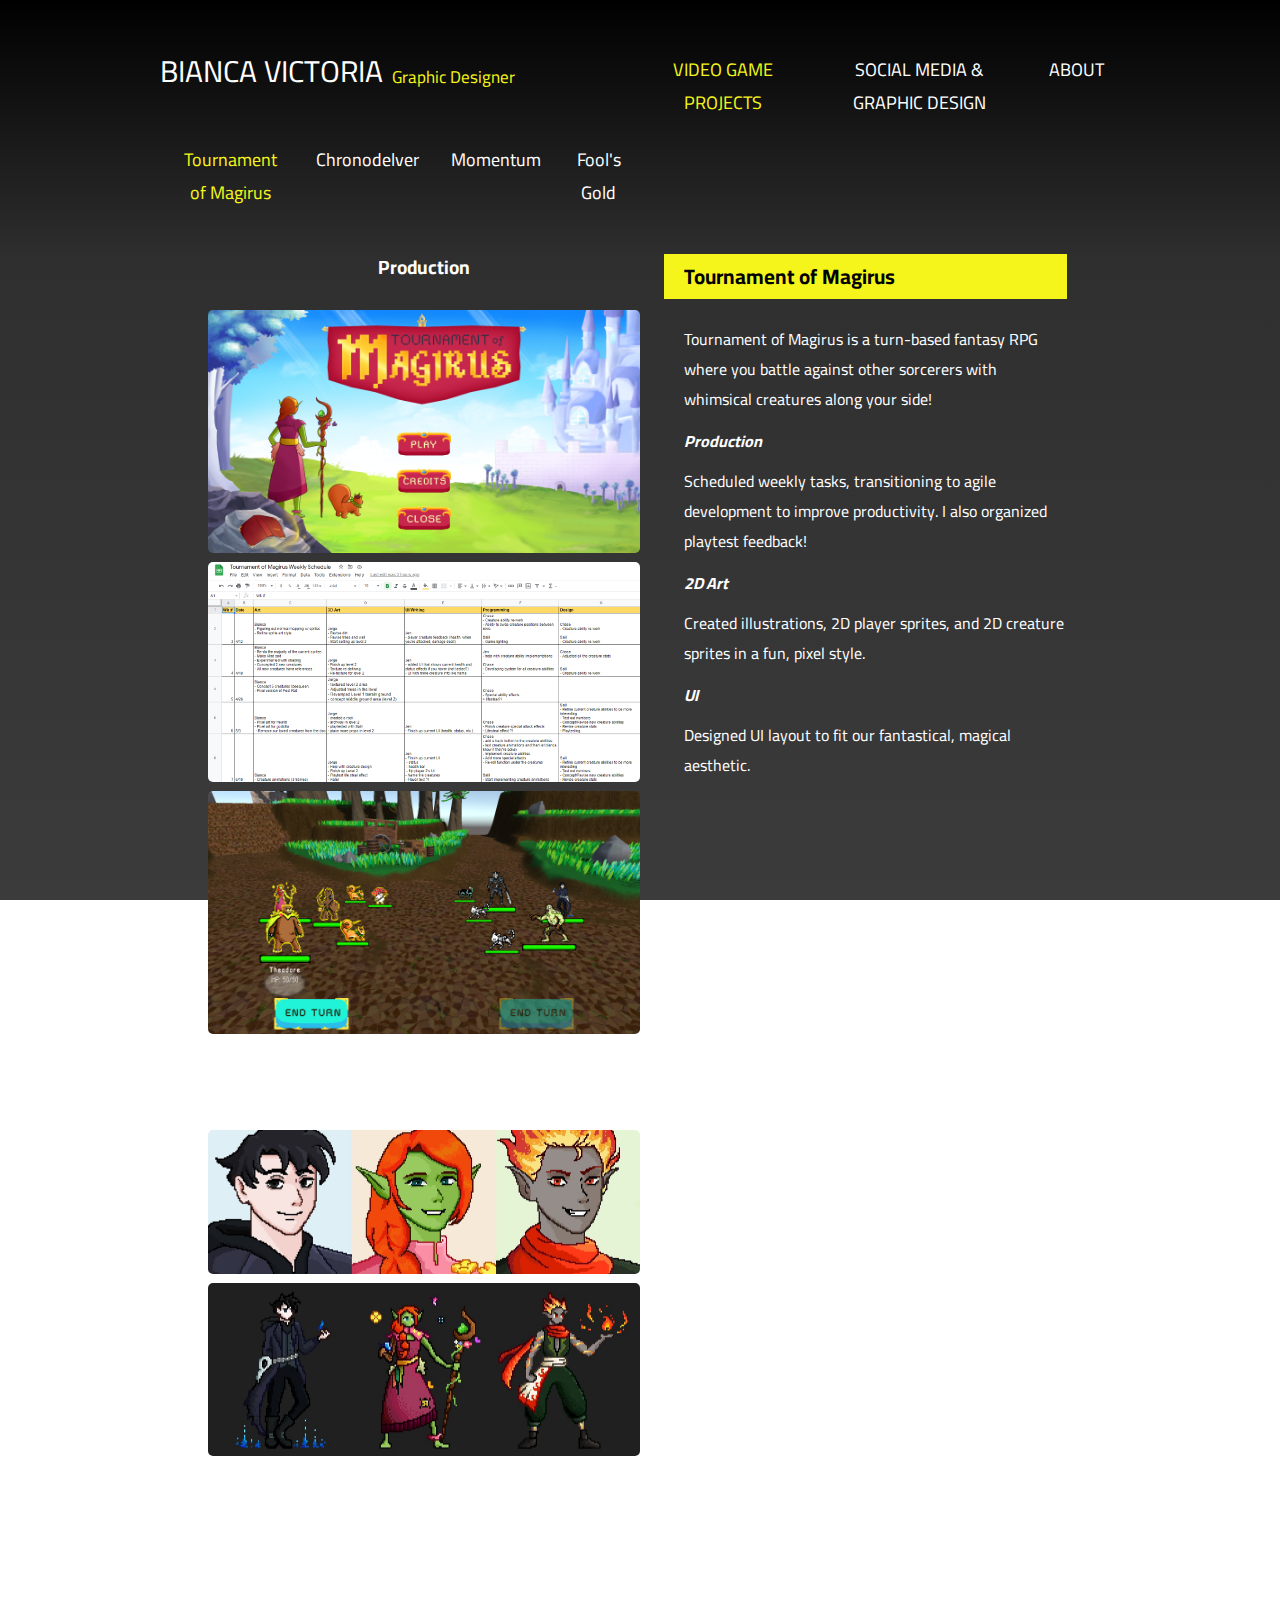
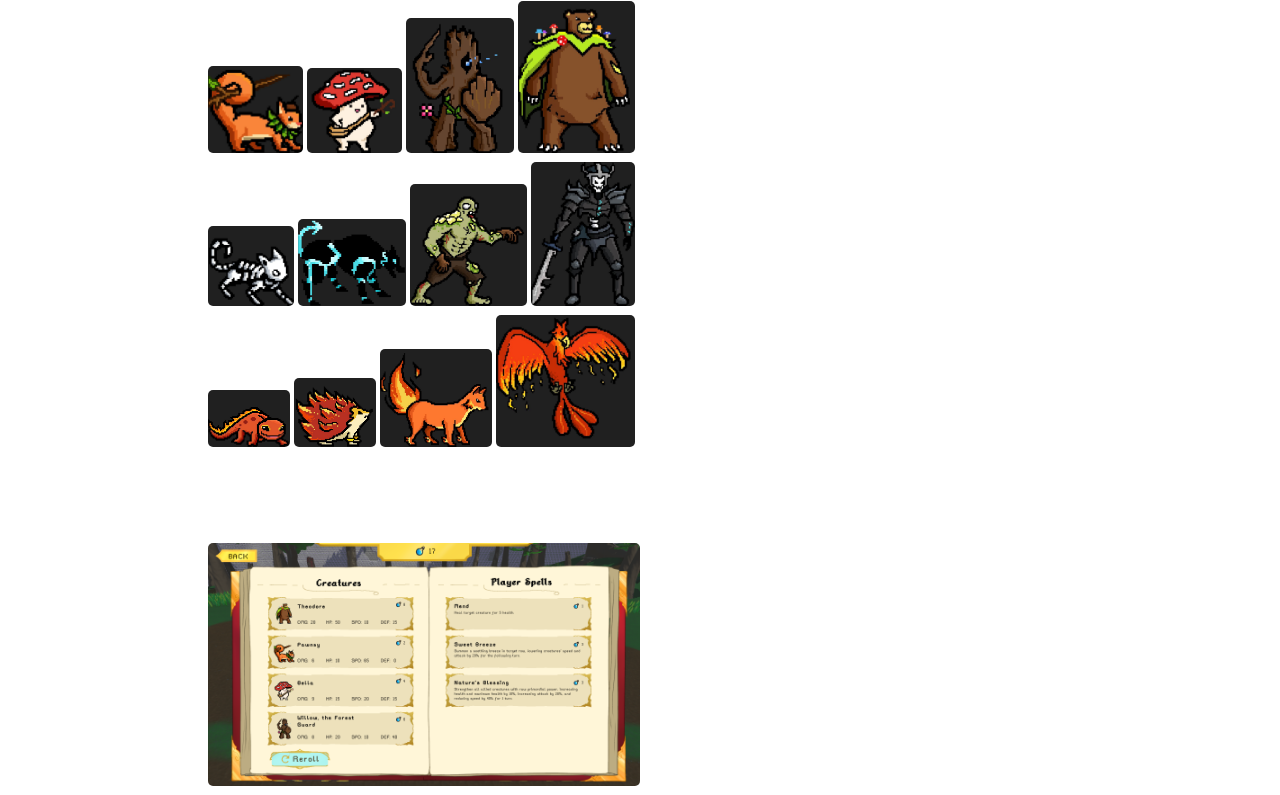
==== index.html @ d6f43d7f "Nu Website" ====
<!doctype html>
<html lang="en">

<!--
WRITTEN BY: Bianca Ysabelle Victoria
EMAIL: byvictor@uci.edu
-->

<head>
  <!-- RESPONSIVE DESIGN -->
  <meta name="viewport" content="width=device-width, initial-scale=1.0"/>
  <meta charset="utf-8">
  <meta name="author" content="Bianca Victoria">
  <meta name="description" content="Graphic design portfolio">
   <!-- you would link to an external stylesheet here! -->

  <!-- STYLESHEETS -->
  <!-- Font Styles -->
  <link href="css/style.css" rel="stylesheet" type="text/css"/>
  <!-- Position Style -->
  <link href="css/site-style.css" rel="stylesheet" type="text/css"/>
  <!-- Position Styles -->
  <link href="css/slider.css" rel="stylesheet" type="text/css"/>
  <!-- Navigation Bar Style -->
  <link href="css/navStyle.css" rel="stylesheet" type="text/css"/>
  <!-- 2nd Navigation Bar Style -->
  <link href="css/midnavStyle.css" rel="stylesheet" type="text/css"/>
  <!-- About Style -->
  <!-- <link href="css/about.css" rel="stylesheet" type="text/css"/>    -->
  <!-- image style -->
  <link href="css/imagestyle.css" rel="stylesheet" type="text/css"/>


  <!-- FONTS -->
  <link href="https://fonts.googleapis.com/css?family=Mukta" rel ="stylesheet">
  <link href="https://fonts.googleapis.com/css?family=Montserrat" rel ="stylesheet">
  <link href="https://fonts.googleapis.com/css?family=Cairo" rel ="stylesheet">

   <!-- you would also link to Bootstrap here! -->
  <title>Bianca Victoria Portfolio</title>
  <script src="jquery.min.js"></script>
  <script type="text/javascript" src="js/tom.js"></script>
  <script type="text/javascript" src="js/sticky.js"></script>
  <style>

    
  </style>
</head>
<body>

  <!-- Fixes bg problem, but now blocks other components-->
  

  <div style="width: 100%;">
    <div style="width: 50%; height: 100px; float: left; "> 
        <h1> BIANCA VICTORIA </h1>
        <h2>Graphic Designer</h2>
    </div>
    <div style="margin-left: 50%; height: 100px; padding: 0px 0px 0px"> 
        <div class="topnav">
          <a class="active" href="index.html">VIDEO GAME PROJECTS</a>
          <a href="VideoGameDevelopmentClub.html">SOCIAL MEDIA & GRAPHIC DESIGN</a>
          <a href="about.html">ABOUT</a>
        </div>
    </div>
  </div>

  <div style="height: 100px; padding: 0px 0px 0px"> 
    <div id="navbar">
      <div class="midnav">
        <a class="active" href="index.html">Tournament of Magirus</a>
        <a href="ChronodelverGame.html">Chronodelver</a>
        <a href="Momentum.html">Momentum</a>
        <a href="FoolsGold.html">Fool's Gold</a>
      </div>
    </div>
</div>

<div style="width: 100%;">
  <div style="width: 45%; height: 100px; margin-left: 5%;">
    <h4>
      Production
    </h4>
    <img src="tomImages/MainBackground.png" alt="" id="mainTom" class="image">

        <!-- The Modal -->
    <div id="myModal" class="modal">
      <span class="close">&times;</span>
      <img class="modal-content" id="img01">
      <div id="caption"></div>
    </div>


    <img src="tomImages/productionSchedule.png" alt="" id="prodTom" class="image">
    <img src="tomImages/ingameScreen.png" alt="" id="gameTom" class="image">
    <h4>
      2D Art
    </h4>
    <img src="tomImages/CharacterIcons.JPG" alt="" id="iconTom" class="image">
    <img src="tomImages/CharacterSprites.JPG" alt="" id="spriteTom" class="image">
    <h5>
      Three classes of our characters are druid, necromancer, and fire mage.
    </h5>
    <img src="tomImages/a.JPG" alt="" id="a" >
    <img src="tomImages/b.JPG" alt="" id="b" >
    <img src="tomImages/c.JPG" alt="" id="c" >
    <img src="tomImages/d.JPG" alt="" id="d" >
    <img src="tomImages/e.JPG" alt="" id="e" >
    <img src="tomImages/f.JPG" alt="" id="f" >
    <img src="tomImages/g.JPG" alt="" id="g" >
    <img src="tomImages/h.JPG" alt="" id="h" >
    <img src="tomImages/i.JPG" alt="" id="i" >
    <img src="tomImages/j.JPG" alt="" id="j" >
    <img src="tomImages/k.JPG" alt="" id="k" >
    <img src="tomImages/l.JPG" alt="" id="l" >
    <h4>
      UI
    </h4>
    <img src="tomImages/spellbookUI.png" alt="" id="spellTom" class="image">
  </div>
  <div style="margin-left: 52%; margin-right: 5%; height: 100px; padding: 5px"> 
      <div class="textHead">
        Tournament of Magirus
      </div>
      <div class="text">
        <br>
        Tournament of Magirus is a turn-based fantasy RPG where you battle against other sorcerers with whimsical creatures along your side!
      </div>
      <div class="textSubHead">
        Production
      </div>
      <div class="text">
        Scheduled weekly tasks, transitioning to agile development to improve productivity. I also organized playtest feedback!
      </div>
      <div class="textSubHead">
        2D Art
      </div>
      <div class="text">
        Created illustrations, 2D player sprites, and 2D creature sprites in a fun, pixel style.
      </div>
      <div class="textSubHead">
        UI
      </div>
      <div class="text">
        Designed UI layout to fit our fantastical, magical aesthetic.
        <br>
        <br>
      </div>

  </div>
</div>

<script>
  window.onscroll = function() {myFunction()};
  
  var navbar = document.getElementById("navbar");
  var sticky = navbar.offsetTop;
  
  function myFunction() {
    if (window.pageYOffset >= sticky) {
      navbar.classList.add("sticky")
    } else {
      navbar.classList.remove("sticky");
    }
  }
  </script>

</body>
</html>
---- css/style.css ----
html{
    font-family: 'Cairo', sans-serif;
}

/*p{
    color: #464646;
    font-family: 'Mukta', sans-serif;
    font-size: 18px;
}*/


/*body{
    background-color: #f6f9fc;
    color: #015272;;
}*/


h1{
    color: #ffffff;
    text-align: center;
    font-family: 'Cairo', sans-serif;
    /*font-weight: bold;*/
    font-size: 30px;
    font-weight: normal;
    /*font-style: oblique;*/
    /*font-style: oblique;*/
    
    /*background-color: rgb(173, 222, 255);*/
}


h2{
    color: #f5f51b;
    text-align: left;
    font-family: 'Cairo', sans-serif;
    font-weight: normal;
    font-size: 17px;
    padding: 24px 10px 0px;
}

h4{
    color: #0a0a0a;
    font-family: 'Cairo', sans-serif;
    font-size: 1.2em;
}

h5{
    font-family: 'Cairo', sans-serif;
    font-size: 1.2em;
}


/*Information Works Boxes*/

.info_box {
    background-color: rgb(255, 183, 219);
    overflow: hidden;
    margin-bottom: 7em;
    margin-left: auto;
    margin-right: auto;
    padding: 0.2em 4em 2.8em;
}



//the best games aren't created by a team,
//but games are best created by a team
---- css/site-style.css ----
/* BODY POSITION */
body{
    width: 75%;      
    margin-left: auto;
    margin-right: auto;
    padding: 15px;
}


/* TEXT POSITION */
h1{
    /*margin: 0px 0px 50px;
    padding: 0.7em;*/
    float: left;
    padding-right: 8.5px;
}

/* Text alongside images */

.textHead{
    color: #000000;
    font-family: 'Cairo', sans-serif;
    font-size: 1.3em;
    text-align: left;
    background: #f5f51b;
    margin: -100px 0px -5px 0px;
    padding: 3px;
    padding-left: 20px;
    font-weight: bold;
    
}

.textSubHead{
    color: #ffffff;
    font-family: 'Cairo', sans-serif;
    font-size: 1em;
    text-align: left;
    /* background: rgb(0, 0, 0); */
    padding-top: 30px;
    padding-bottom: 10px;
    padding-right: 10px;
    padding-left: 20px;
   
    font-weight: bold;
    font-style: italic;
}

.text {
    display: flex;
    /*float: right;*/
    /*background-color: #f6f9fc;*/
    overflow: hidden;
    color: #ffffff;
    font-size: 1em;
    font-family: 'Cairo', sans-serif;
    /* background-color: rgb(0, 0, 0); */
    text-align: left;
    margin: 0px 0px -20px 0px;
    padding-left: 20px;
    padding-bottom: 2px;
}

h4{
    color: white;
    text-align: center;
    padding: 0px;
    font-weight: bold;
}

h5{
    color: white;
    text-align: center;
    padding: 0px;
    font-weight: normal;
}


body {
    /* background: linear-gradient(358deg, #2f2f2f, #000000); */
    background: rgb(0,0,0);
    background: linear-gradient(180deg, rgba(0,0,0,1) 0%, rgba(47,47,47,1) 29%, rgba(59,59,59,1) 100%) fixed;
}
---- css/slider.css ----
/*the slider dimension*/
.hi-slide{
    position: relative;
    /*width: 754px;
    height: 292px;*/
    width: 754px;
    height: 292px;
    border-radius: 50px;
    margin: 1% auto 0;
}

/*slider button*/
.hi-slide .hi-next,
.hi-slide .hi-prev{
    position: absolute;
    top: 90%;
    width: 40px;
    height: 40px;
    margin-top: -20px;
    border-radius: 50px;
    line-height: 40px;
    text-align: center;
    cursor: pointer;
    background-color: white;
    color: black;
    transition: all 0.7s;
    font-size: 20px;
    font-weight: bold;
}

/*????*/
.hi-slide .hi-next:hover,
.hi-slide .hi-prev:hover{
    opacity: 1;
    background-color: #f5f51b;
}

/*location of left slider*/
.hi-slide .hi-prev{ 
    left: -15em;
}

.hi-slide .hi-prev::before{
    content: '<';
}

/*location of right slider*/
.hi-slide .hi-next{
    right: -15em;
}

.hi-slide .hi-next::before{
    content: '>';
}

.hi-slide > ul{
    list-style: none;
    position: relative;
    width: 754px;
    height: 292px;
    margin: 0;
    padding: 0;
}

/*border of each picture*/
.hi-slide > ul > li{
    overflow: hidden;
    position: absolute;
    z-index: 0;
    left: 377px;
    top: 147px;
    width: 0px;
    height: 0px;
    margin: 0;
    padding: 0;
    border: 1px solid rgb(255, 255, 255);
    cursor: pointer;
    background-color: #333;
}

/*percent of how much you can see of the image*/
.hi-slide > ul > li > img{
    width: 100%;
    height: 100%;
    background-position: center;

}
---- css/navStyle.css ----
/* NAV BAR POSITION */
.topnav {
    display: flex;
    /*justify-content: center;*/
    float: right;
    /*background-color: #f6f9fc;*/
    overflow: hidden;
}

/* TEXT */
.topnav a {
    float: left;
    color: #ffffff;
    text-align: center;
    padding: 10px 16px;
    text-decoration: none;
    font-family: 'Cairo', sans-serif;
    font-size: 18px;
    font-weight: normal;
    margin: 20px 0px 0px 0px;
}

/* HOVERED BY MOUSE */
.topnav a:hover {
    background-color: rgb(163, 163, 163); /*background hover*/
    color: rgb(255, 255, 255);           /*font color hover*/
}

/* TAB COLOR WHEN ON THAT PAGE */
.topnav a.active{
    /*background-color: #f5f51b;*/
    color: #f5f51b;
    font-weight: normal;
}
---- css/midnavStyle.css ----
/* NAV BAR POSITION */
.midnav {
    display: flex;
    justify-content: center;
    /* float: center; */
    /*background-color: #f6f9fc;*/
    overflow: hidden;
    padding-bottom: 10px;
}

/* TEXT */
.midnav a {
    float: center;
    color: #ffffff;
    text-align: center;
    padding: 0px 16px;
    text-decoration: none;
    font-family: 'Cairo', sans-serif;
    font-size: 18px;
    font-weight: normal;
    margin: 20px 0px 0px 0px;
}

/* HOVERED BY MOUSE */
.midnav a:hover {
    background-color: rgb(163, 163, 163); /*background hover*/
    color: rgb(255, 255, 255);           /*font color hover*/
}

/* TAB COLOR WHEN ON THAT PAGE */
.midnav a.active{
    /*background-color: #f5f51b;*/
    color: #f5f51b;
    font-weight: normal;
}

/* Style the navbar */
#navbar {
  overflow: hidden;
}

/* Navbar links */
#navbar a {
  float: left;
  display: block;
  text-align: center;
  text-decoration: none;
}

/* Page content */
.content {
  padding: 16px;
}

/* The sticky class is added to the navbar with JS when it reaches its scroll position */
.sticky {
  position: fixed;
  top: 0;
  width: 75%;
  justify-content: center;
  background-color: rgba(0,0,0,1);
  
}

/* Add some top padding to the page content to prevent sudden quick movement (as the navigation bar gets a new position at the top of the page (position:fixed and top:0) */
.sticky + .content {
  padding-top: 10px;
  
}
---- css/about.css ----
h3{
    color: #000000;
    font-family: 'Cairo', sans-serif;
    font-size: 3em;
    text-align: left;
    background: yellow;
    margin: -100px 0px -20px 0px;
    padding: 10px;
    padding-left: 20px;
    
}


/* BIO TEXT */
/* text PROPERTIES */
.text {
    display: flex;
    /*float: right;*/
    /*background-color: #f6f9fc;*/
    overflow: hidden;
    color: #ffffff;
    font-size: 1.3em;
    font-family: 'Cairo', sans-serif;
    background-color: rgb(0, 0, 0);
    text-align: left;
    margin: 0px 0px -20px 0px;
    padding: 20px;
}

/* text POSITION in image-style */
.text a {
    /*color: #d5dfff;*/
    
    text-decoration: none;
    font-family: 'Mukta', sans-serif;
    
}

/* UNDER TEXT */
/* BIO TEXT */
/* text PROPERTIES */
.text2 {
    display: flex;
    /*float: right;*/
    /*background-color: #f6f9fc;*/
    overflow: hidden;
    color: #ffffff;
    font-size: 1.15em;
    font-family: 'Cairo', sans-serif;
    text-align: left;
    margin: 0px 0px -5px 0px;
    padding: 10px;
}

/* text POSITION in image-style */
.text2 a {
    /*color: #d5dfff;*/
    
    text-decoration: none;
    font-family: 'Mukta', sans-serif;
    
}

/* Other Websites */
/* text PROPERTIES */
.text3 {
    display: flex;
    /*float: right;*/
    /*background-color: #f6f9fc;*/
    overflow: hidden;
    color: #000000;
    font-size: 1.15em;
    font-family: 'Cairo', sans-serif;
    text-align: left;
    background-color: rgb(36, 216, 240);
    font-weight: bold;
}

/* text POSITION in image-style */
.text3 a {
    /*color: #d5dfff;*/
    
    text-decoration: none;
    font-family: 'Mukta', sans-serif;
    
}

.text4 {
    display: flex;
    /*float: right;*/
    /*background-color: #f6f9fc;*/
    overflow: hidden;
    color: #000000;
    font-size: 1.15em;
    font-family: 'Cairo', sans-serif;
    text-align: left;
    background-color: rgb(240, 60, 135);
    font-weight: bold;
}

/* text POSITION in image-style */
.text4 a {
    /*color: #d5dfff;*/
    
    text-decoration: none;
    font-family: 'Mukta', sans-serif;
    
}

/* text POSITION in image-style */
.text5 {
    /*color: #d5dfff;*/
    
    text-decoration: none;
    font-family: 'Mukta', sans-serif;
    color: #052c2c;
    background-color: white;
    padding-left: 10px;
    
}

.text5:hover {opacity: 0.7;}

/*IMAGES*/

#me {
    border-radius: 5px;
    cursor: pointer;
    transition: 0.3s;
    width: 50%;
    
}

#mail {
    border-radius: 5px;
    cursor: pointer;
    transition: 0.3s;
    width: 8%;
    margin-top: 111px;
    margin-left: 102px;
    padding-top: 0px;
    
}

#link {
    border-radius: 5px;
    cursor: pointer;
    transition: 0.3s;
    width: 6%;
    margin-left: 18px;
    margin-top: -70px;
    
    
}



/* CLASS THAT CENTERS PICTURES */
---- css/imagestyle.css ----
.image{
    width: 100%;
}

/* TOM IMAGES BIGGER */

#a {
    border-radius: 5px;
    cursor: pointer;
    transition: 0.3s;
    width: 22%;
}

#a:hover {opacity: 0.7;}

#b {
    border-radius: 5px;
    cursor: pointer;
    transition: 0.3s;
    width: 22%;
}

#c {
    border-radius: 5px;
    cursor: pointer;
    transition: 0.3s;
    width: 25%;
}

#d {
    border-radius: 5px;
    cursor: pointer;
    transition: 0.3s;
    width: 27%;
}

#e {
    border-radius: 5px;
    cursor: pointer;
    transition: 0.3s;
    width: 20%;
}

#f {
    border-radius: 5px;
    cursor: pointer;
    transition: 0.3s;
    width: 25%;
}

#g {
    border-radius: 5px;
    cursor: pointer;
    transition: 0.3s;
    width: 27%;
}

#h {
    border-radius: 5px;
    cursor: pointer;
    transition: 0.3s;
    width: 24%;
}

#i {
    border-radius: 5px;
    cursor: pointer;
    transition: 0.3s;
    width: 19%;
}

#j {
    border-radius: 5px;
    cursor: pointer;
    transition: 0.3s;
    width: 19%;
}

#k {
    border-radius: 5px;
    cursor: pointer;
    transition: 0.3s;
    width: 26%;
}

#l {
    border-radius: 5px;
    cursor: pointer;
    transition: 0.3s;
    width: 32%;
}

#CharacterIcons {
    border-radius: 5px;
    cursor: pointer;
    transition: 0.3s;
    width: 100%;
}

#CharacterSprites {
    border-radius: 5px;
    cursor: pointer;
    transition: 0.3s;
    width: 100%;
}

#mainTom {
    border-radius: 5px;
    cursor: pointer;
    transition: 0.3s;
    width: 100%
  }

#mainTom:hover {opacity: 0.7;}

#prodTom {
    border-radius: 5px;
    cursor: pointer;
    transition: 0.3s;
  }

#prodTom:hover {opacity: 0.7;}

#gameTom {
    border-radius: 5px;
    cursor: pointer;
    transition: 0.3s;
  }

#gameTom:hover {opacity: 0.7;}

#iconTom {
    border-radius: 5px;
    cursor: pointer;
    transition: 0.3s;
  }

#iconTom:hover {opacity: 0.7;}

#spriteTom {
    border-radius: 5px;
    cursor: pointer;
    transition: 0.3s;
  }

#spriteTom:hover {opacity: 0.7;}

#spellTom {
    border-radius: 5px;
    cursor: pointer;
    transition: 0.3s;
  }

#spellTom:hover {opacity: 0.7;}

/* MomentumImages */
#mom1 {
    border-radius: 5px;
    cursor: pointer;
    transition: 0.3s;
  }

#mom1:hover {opacity: 0.7;}

#mom2 {
    border-radius: 5px;
    cursor: pointer;
    transition: 0.3s;
  }

#mom2:hover {opacity: 0.7;}

#mom3 {
    border-radius: 5px;
    cursor: pointer;
    transition: 0.3s;
  }

#mom3:hover {opacity: 0.7;}

#mom4 {
    border-radius: 5px;
    cursor: pointer;
    transition: 0.3s;
  }

#mom4:hover {opacity: 0.7;}

#mom5 {
    border-radius: 5px;
    cursor: pointer;
    transition: 0.3s;
  }

#mom5:hover {opacity: 0.7;}

#mom6 {
    border-radius: 5px;
    cursor: pointer;
    transition: 0.3s;
  }

#mom6:hover {opacity: 0.7;}

/* ChronodelverImages */
#chron1 {
    border-radius: 5px;
    cursor: pointer;
    transition: 0.3s;
  }

#chron1:hover {opacity: 0.7;}

#chron2 {
    border-radius: 5px;
    cursor: pointer;
    transition: 0.3s;
  }

#chron2:hover {opacity: 0.7;}

#chron3 {
    border-radius: 5px;
    cursor: pointer;
    transition: 0.3s;
  }

#chron3:hover {opacity: 0.7;}

#chron4 {
    border-radius: 5px;
    cursor: pointer;
    transition: 0.3s;
  }

#chron4:hover {opacity: 0.7;}

#chron5 {
    border-radius: 5px;
    cursor: pointer;
    transition: 0.3s;
  }

#mom5:hover {opacity: 0.7;}

#chron6 {
    border-radius: 5px;
    cursor: pointer;
    transition: 0.3s;
  }

#chron6:hover {opacity: 0.7;}

/* FoolsGoldImages */
#fool1 {
    border-radius: 5px;
    cursor: pointer;
    transition: 0.3s;
  }

#fool1:hover {opacity: 0.7;}

#fool2 {
    border-radius: 5px;
    cursor: pointer;
    transition: 0.3s;
  }

#fool2:hover {opacity: 0.7;}

#fool3 {
    border-radius: 5px;
    cursor: pointer;
    transition: 0.3s;
  }

#fool3:hover {opacity: 0.7;}

#fool4 {
    border-radius: 5px;
    cursor: pointer;
    transition: 0.3s;
  }

#fool4:hover {opacity: 0.7;}

#fool5 {
    border-radius: 5px;
    cursor: pointer;
    transition: 0.3s;
  }

#fool5:hover {opacity: 0.7;}

/* VGDCImages */
#vgdc1 {
    border-radius: 5px;
    cursor: pointer;
    transition: 0.3s;
  }

#vgdc1:hover {opacity: 0.7;}

#vgdc2 {
    border-radius: 5px;
    cursor: pointer;
    transition: 0.3s;
  }

#vgdc2:hover {opacity: 0.7;}

#vgdc3 {
    border-radius: 5px;
    cursor: pointer;
    transition: 0.3s;
  }

#vgdc3:hover {opacity: 0.7;}

#vgdc4 {
    border-radius: 5px;
    cursor: pointer;
    transition: 0.3s;
  }

#vgdc4:hover {opacity: 0.7;}

#vgdc5 {
    border-radius: 5px;
    cursor: pointer;
    transition: 0.3s;
  }

#vgdc5:hover {opacity: 0.7;}

#vgdc6 {
    border-radius: 5px;
    cursor: pointer;
    transition: 0.3s;
  }

#vgdc6:hover {opacity: 0.7;}

/* ICSSCImages */
#icssc1 {
    border-radius: 5px;
    cursor: pointer;
    transition: 0.3s;
  }

#icssc1:hover {opacity: 0.7;}

#icssc2 {
    border-radius: 5px;
    cursor: pointer;
    transition: 0.3s;
  }

#icssc2:hover {opacity: 0.7;}

#icssc3 {
    border-radius: 5px;
    cursor: pointer;
    transition: 0.3s;
  }

#icssc3:hover {opacity: 0.7;}

#icssc4 {
    border-radius: 5px;
    cursor: pointer;
    transition: 0.3s;
  }

#icssc4:hover {opacity: 0.7;}

#icssc5 {
    border-radius: 5px;
    cursor: pointer;
    transition: 0.3s;
  }

#icssc5:hover {opacity: 0.7;}

#icssc6 {
    border-radius: 5px;
    cursor: pointer;
    transition: 0.3s;
  }

#icssc6:hover {opacity: 0.7;}

#icssc7 {
    border-radius: 5px;
    cursor: pointer;
    transition: 0.3s;
  }

#icssc7:hover {opacity: 0.7;}

#icssc8 {
    border-radius: 5px;
    cursor: pointer;
    transition: 0.3s;
  }

#icssc8:hover {opacity: 0.7;}

/* The Modal (background) */
.modal {
    display: none; /* Hidden by default */
    position: fixed; /* Stay in place */
    z-index: 1; /* Sit on top */
    padding-top: 100px; /* Location of the box */
    left: 0;
    top: 0;
    width: 100%; /* Full width */
    height: 100%; /* Full height */
    overflow: auto; /* Enable scroll if needed */
    background-color: rgb(0,0,0); /* Fallback color */
    background-color: rgba(0,0,0,0.9); /* Black w/ opacity */
}

/* Modal Content (image) */
.modal-content {
    margin: auto;
    display: block;
    width: 80%;
    /*max-width: 700px;*/
}

/* Caption of Modal Image */
#caption {
    margin: auto;
    display: block;
    width: 80%;
    max-width: 700px;
    text-align: center;
    color: #ccc;
    padding: 10px 0;
    height: 150px;
}

/* Add Animation */
.modal-content, #caption {  
    -webkit-animation-name: zoom;
    -webkit-animation-duration: 0.6s;
    animation-name: zoom;
    animation-duration: 0.6s;
}

@-webkit-keyframes zoom {
    from {-webkit-transform:scale(0)} 
    to {-webkit-transform:scale(1)}
}

@keyframes zoom {
    from {transform:scale(0)} 
    to {transform:scale(1)}
}

/* The Close Button */
.close {
    position: absolute;
    top: 15px;
    right: 35px;
    color: #f1f1f1;
    font-size: 40px;
    font-weight: bold;
    transition: 0.3s;
}

.close:hover,
.close:focus {
    color: #bbb;
    text-decoration: none;
    cursor: pointer;
}

/* 100% Image Width on Smaller Screens */
@media only screen and (max-width: 700px){
.modal-content {
    width: 100%;
}
}
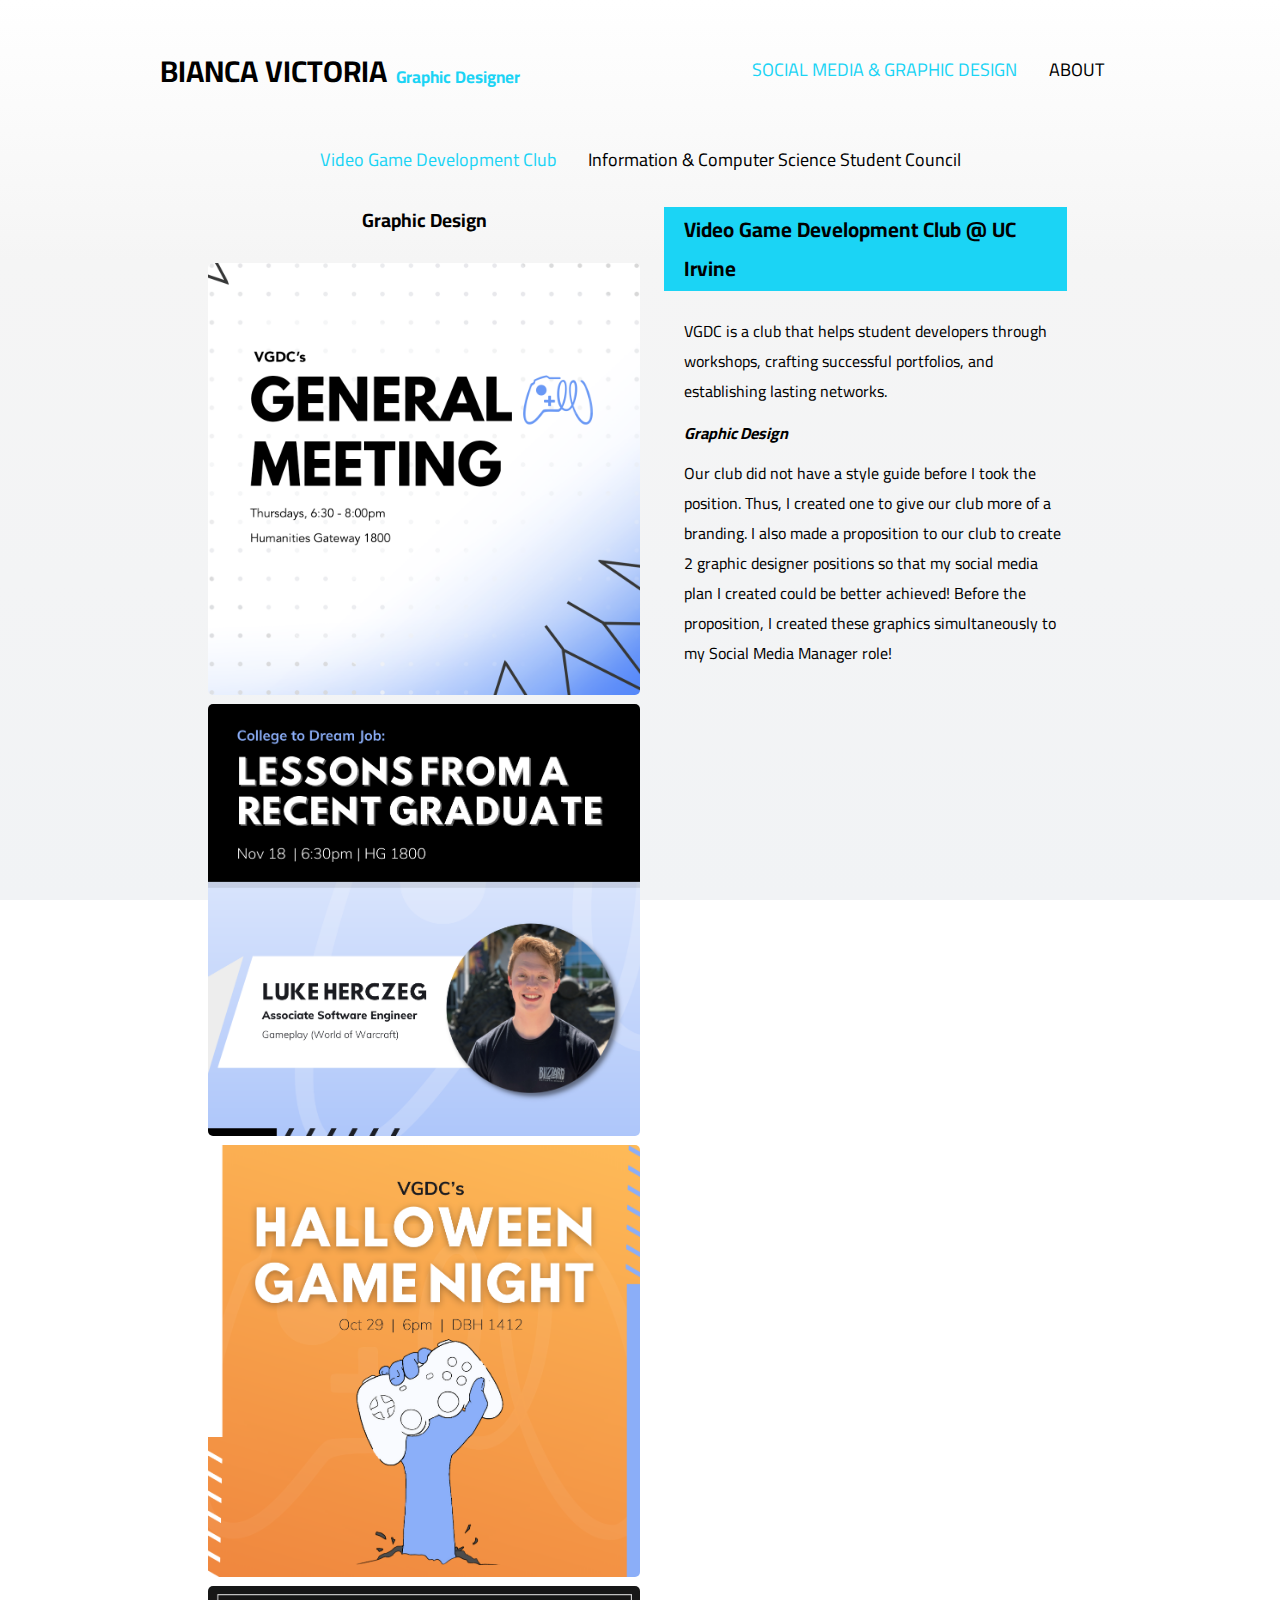
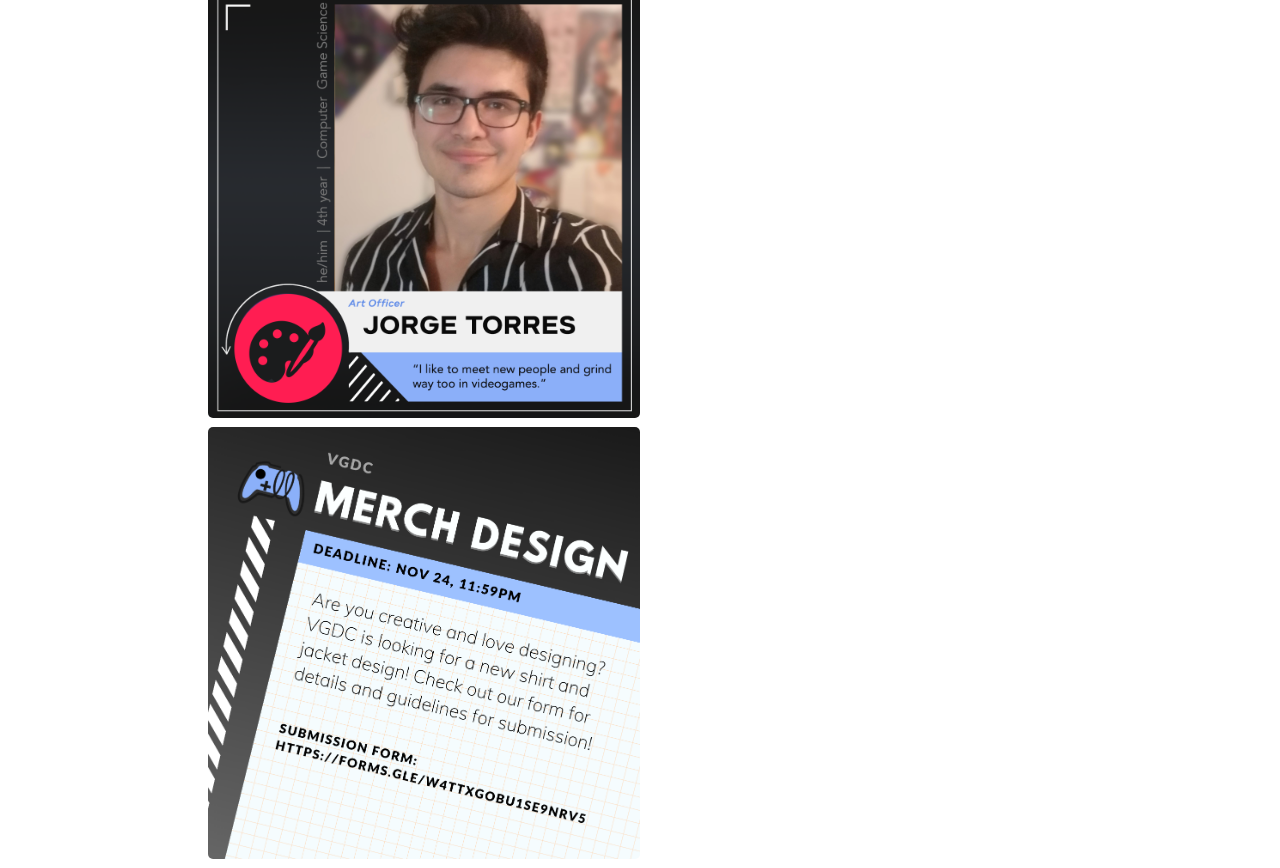
==== commit 5263f308: "Colors Mostly Changed and Content Moved" ====
--- a/index.html
+++ b/index.html
@@ -39,7 +39,7 @@
    <!-- you would also link to Bootstrap here! -->
   <title>Bianca Victoria Portfolio</title>
   <script src="jquery.min.js"></script>
-  <script type="text/javascript" src="js/tom.js"></script>
+  <script type="text/javascript" src="js/vgdc.js"></script>
   <script type="text/javascript" src="js/sticky.js"></script>
   <style>
 
@@ -55,100 +55,85 @@
     <div style="width: 50%; height: 100px; float: left; "> 
         <h1> BIANCA VICTORIA </h1>
         <h2>Graphic Designer</h2>
-    </div>
+    </div> 
     <div style="margin-left: 50%; height: 100px; padding: 0px 0px 0px"> 
         <div class="topnav">
-          <a class="active" href="index.html">VIDEO GAME PROJECTS</a>
-          <a href="VideoGameDevelopmentClub.html">SOCIAL MEDIA & GRAPHIC DESIGN</a>
+          <!-- <a href="index.html">VIDEO GAME PROJECTS</a> -->
+          <a class="active" href="VideoGameDevelopmentClub.html">SOCIAL MEDIA & GRAPHIC DESIGN</a>
           <a href="about.html">ABOUT</a>
         </div>
     </div>
   </div>
 
-  <div style="height: 100px; padding: 0px 0px 0px"> 
+ 
     <div id="navbar">
       <div class="midnav">
-        <a class="active" href="index.html">Tournament of Magirus</a>
-        <a href="ChronodelverGame.html">Chronodelver</a>
-        <a href="Momentum.html">Momentum</a>
-        <a href="FoolsGold.html">Fool's Gold</a>
+        <a class="active" href="index.html">Video Game Development Club</a>
+        <a href="ICSStudentCouncil.html">Information & Computer Science Student Council</a>
       </div>
     </div>
-</div>
+
 
 <div style="width: 100%;">
   <div style="width: 45%; height: 100px; margin-left: 5%;">
+    <!-- <h4>
+      Social Media Management
+    </h4>
+    <img src="vgdcImages/socialMediaPlan.png" alt="" id="vgdc1" class="image"> -->
+
+    <!-- <h4>
+      Social Media Management
+    </h4>
+    <img src="vgdcImages/socialMediaPlan.png" alt="" id="vgdc1" class="image"> -->
+
     <h4>
-      Production
+      Graphic Design
     </h4>
-    <img src="tomImages/MainBackground.png" alt="" id="mainTom" class="image">
-
-        <!-- The Modal -->
-    <div id="myModal" class="modal">
-      <span class="close">&times;</span>
-      <img class="modal-content" id="img01">
-      <div id="caption"></div>
-    </div>
-
-
-    <img src="tomImages/productionSchedule.png" alt="" id="prodTom" class="image">
-    <img src="tomImages/ingameScreen.png" alt="" id="gameTom" class="image">
-    <h4>
-      2D Art
-    </h4>
-    <img src="tomImages/CharacterIcons.JPG" alt="" id="iconTom" class="image">
-    <img src="tomImages/CharacterSprites.JPG" alt="" id="spriteTom" class="image">
-    <h5>
-      Three classes of our characters are druid, necromancer, and fire mage.
-    </h5>
-    <img src="tomImages/a.JPG" alt="" id="a" >
-    <img src="tomImages/b.JPG" alt="" id="b" >
-    <img src="tomImages/c.JPG" alt="" id="c" >
-    <img src="tomImages/d.JPG" alt="" id="d" >
-    <img src="tomImages/e.JPG" alt="" id="e" >
-    <img src="tomImages/f.JPG" alt="" id="f" >
-    <img src="tomImages/g.JPG" alt="" id="g" >
-    <img src="tomImages/h.JPG" alt="" id="h" >
-    <img src="tomImages/i.JPG" alt="" id="i" >
-    <img src="tomImages/j.JPG" alt="" id="j" >
-    <img src="tomImages/k.JPG" alt="" id="k" >
-    <img src="tomImages/l.JPG" alt="" id="l" >
-    <h4>
-      UI
-    </h4>
-    <img src="tomImages/spellbookUI.png" alt="" id="spellTom" class="image">
+    <img src="vgdcImages/genMeeting.png" alt="" id="vgdc2" class="image">
+    <img src="vgdcImages/guestSpeaker.png" alt="" id="vgdc3" class="image">
+    <img src="vgdcImages/gameNight.png" alt="" id="vgdc4" class="image">
+    <img src="vgdcImages/meetTheBoard.png" alt="" id="vgdc5" class="image">
+    <img src="vgdcImages/Merch Design (Square).png" alt="" id="vgdc6" class="image">
   </div>
   <div style="margin-left: 52%; margin-right: 5%; height: 100px; padding: 5px"> 
       <div class="textHead">
-        Tournament of Magirus
+        Video Game Development Club @ UC Irvine
       </div>
       <div class="text">
         <br>
-        Tournament of Magirus is a turn-based fantasy RPG where you battle against other sorcerers with whimsical creatures along your side!
+        VGDC is a club that helps student developers through workshops, crafting successful portfolios, and establishing lasting networks.
       </div>
-      <div class="textSubHead">
-        Production
+      <!-- <div class="textSubHead">
+        Social Media Management
       </div>
       <div class="text">
-        Scheduled weekly tasks, transitioning to agile development to improve productivity. I also organized playtest feedback!
-      </div>
+        I manage our clubs instagram, facebook, and twitter account. To increase member retention, I developed a plan for the next quarter on how we can do so through creating more posts documenting other aspects of our club.
+      </div> -->
       <div class="textSubHead">
-        2D Art
+        Graphic Design
       </div>
       <div class="text">
-        Created illustrations, 2D player sprites, and 2D creature sprites in a fun, pixel style.
-      </div>
-      <div class="textSubHead">
-        UI
-      </div>
-      <div class="text">
-        Designed UI layout to fit our fantastical, magical aesthetic.
+        Our club did not have a style guide before I took the position. Thus, I created one to give our club more of a branding.
+        I also made a proposition to our club to create 2 graphic designer positions so that my social media plan I created could be better achieved!
+        Before the proposition, I created these graphics simultaneously to my Social Media Manager role!
         <br>
         <br>
       </div>
 
   </div>
 </div>
+
+<!-- The Modal -->
+<div id="myModal" class="modal">
+
+<!-- The Close Button -->
+<span class="close">&times;</span>
+
+<!-- Modal Content (The Image) -->
+<img class="modal-content" id="img01">
+
+<!-- Modal Caption (Image Text) -->
+<div id="caption"></div>
 
 <script>
   window.onscroll = function() {myFunction()};
--- a/css/style.css
+++ b/css/style.css
@@ -17,7 +17,7 @@
 
 
 h1{
-    color: #ffffff;
+    color: #000000;
     text-align: center;
     font-family: 'Cairo', sans-serif;
     /*font-weight: bold;*/
@@ -31,12 +31,13 @@
 
 
 h2{
-    color: #f5f51b;
+    color: #1bd4f5;
     text-align: left;
     font-family: 'Cairo', sans-serif;
     font-weight: normal;
     font-size: 17px;
     padding: 24px 10px 0px;
+    font-weight: bold;
 }
 
 h4{
@@ -63,6 +64,3 @@
 }
 
 
-
-//the best games aren't created by a team,
-//but games are best created by a team--- a/css/site-style.css
+++ b/css/site-style.css
@@ -13,6 +13,7 @@
     padding: 0.7em;*/
     float: left;
     padding-right: 8.5px;
+    font-weight: bold;
 }
 
 /* Text alongside images */
@@ -22,7 +23,7 @@
     font-family: 'Cairo', sans-serif;
     font-size: 1.3em;
     text-align: left;
-    background: #f5f51b;
+    background: #1bd4f5;
     margin: -100px 0px -5px 0px;
     padding: 3px;
     padding-left: 20px;
@@ -31,7 +32,7 @@
 }
 
 .textSubHead{
-    color: #ffffff;
+    color: #000000;
     font-family: 'Cairo', sans-serif;
     font-size: 1em;
     text-align: left;
@@ -50,7 +51,7 @@
     /*float: right;*/
     /*background-color: #f6f9fc;*/
     overflow: hidden;
-    color: #ffffff;
+    color: #000000;
     font-size: 1em;
     font-family: 'Cairo', sans-serif;
     /* background-color: rgb(0, 0, 0); */
@@ -61,14 +62,14 @@
 }
 
 h4{
-    color: white;
+    color: rgb(0, 0, 0);
     text-align: center;
     padding: 0px;
     font-weight: bold;
 }
 
 h5{
-    color: white;
+    color: rgb(0, 0, 0);
     text-align: center;
     padding: 0px;
     font-weight: normal;
@@ -78,7 +79,7 @@
 body {
     /* background: linear-gradient(358deg, #2f2f2f, #000000); */
     background: rgb(0,0,0);
-    background: linear-gradient(180deg, rgba(0,0,0,1) 0%, rgba(47,47,47,1) 29%, rgba(59,59,59,1) 100%) fixed;
+    background: linear-gradient(180deg, rgb(255, 255, 255) 0%, rgb(245, 245, 245) 29%, rgb(241, 243, 245) 100%) fixed;
 }
 
 
--- a/css/navStyle.css
+++ b/css/navStyle.css
@@ -10,7 +10,7 @@
 /* TEXT */
 .topnav a {
     float: left;
-    color: #ffffff;
+    color: #000000;
     text-align: center;
     padding: 10px 16px;
     text-decoration: none;
@@ -23,12 +23,12 @@
 /* HOVERED BY MOUSE */
 .topnav a:hover {
     background-color: rgb(163, 163, 163); /*background hover*/
-    color: rgb(255, 255, 255);           /*font color hover*/
+    color: rgb(41, 41, 41);           /*font color hover*/
 }
 
 /* TAB COLOR WHEN ON THAT PAGE */
 .topnav a.active{
     /*background-color: #f5f51b;*/
-    color: #f5f51b;
+    color: #1bd4f5;
     font-weight: normal;
 }--- a/css/midnavStyle.css
+++ b/css/midnavStyle.css
@@ -5,13 +5,13 @@
     /* float: center; */
     /*background-color: #f6f9fc;*/
     overflow: hidden;
-    padding-bottom: 10px;
+    /* padding-bottom: 5px; */
 }
 
 /* TEXT */
 .midnav a {
     float: center;
-    color: #ffffff;
+    color: #000000;
     text-align: center;
     padding: 0px 16px;
     text-decoration: none;
@@ -24,13 +24,13 @@
 /* HOVERED BY MOUSE */
 .midnav a:hover {
     background-color: rgb(163, 163, 163); /*background hover*/
-    color: rgb(255, 255, 255);           /*font color hover*/
+    color: rgb(41, 41, 41);           /*font color hover*/
 }
 
 /* TAB COLOR WHEN ON THAT PAGE */
 .midnav a.active{
     /*background-color: #f5f51b;*/
-    color: #f5f51b;
+    color: #1bd4f5;
     font-weight: normal;
 }
 
@@ -49,7 +49,7 @@
 
 /* Page content */
 .content {
-  padding: 16px;
+  /* padding: 16px; */
 }
 
 /* The sticky class is added to the navbar with JS when it reaches its scroll position */
@@ -58,7 +58,7 @@
   top: 0;
   width: 75%;
   justify-content: center;
-  background-color: rgba(0,0,0,1);
+  background-color: rgb(255, 255, 255);
   
 }
 
--- a/css/imagestyle.css
+++ b/css/imagestyle.css
@@ -425,7 +425,7 @@
 .modal-content {
     margin: auto;
     display: block;
-    width: 80%;
+    width: 60%;
     /*max-width: 700px;*/
 }
 
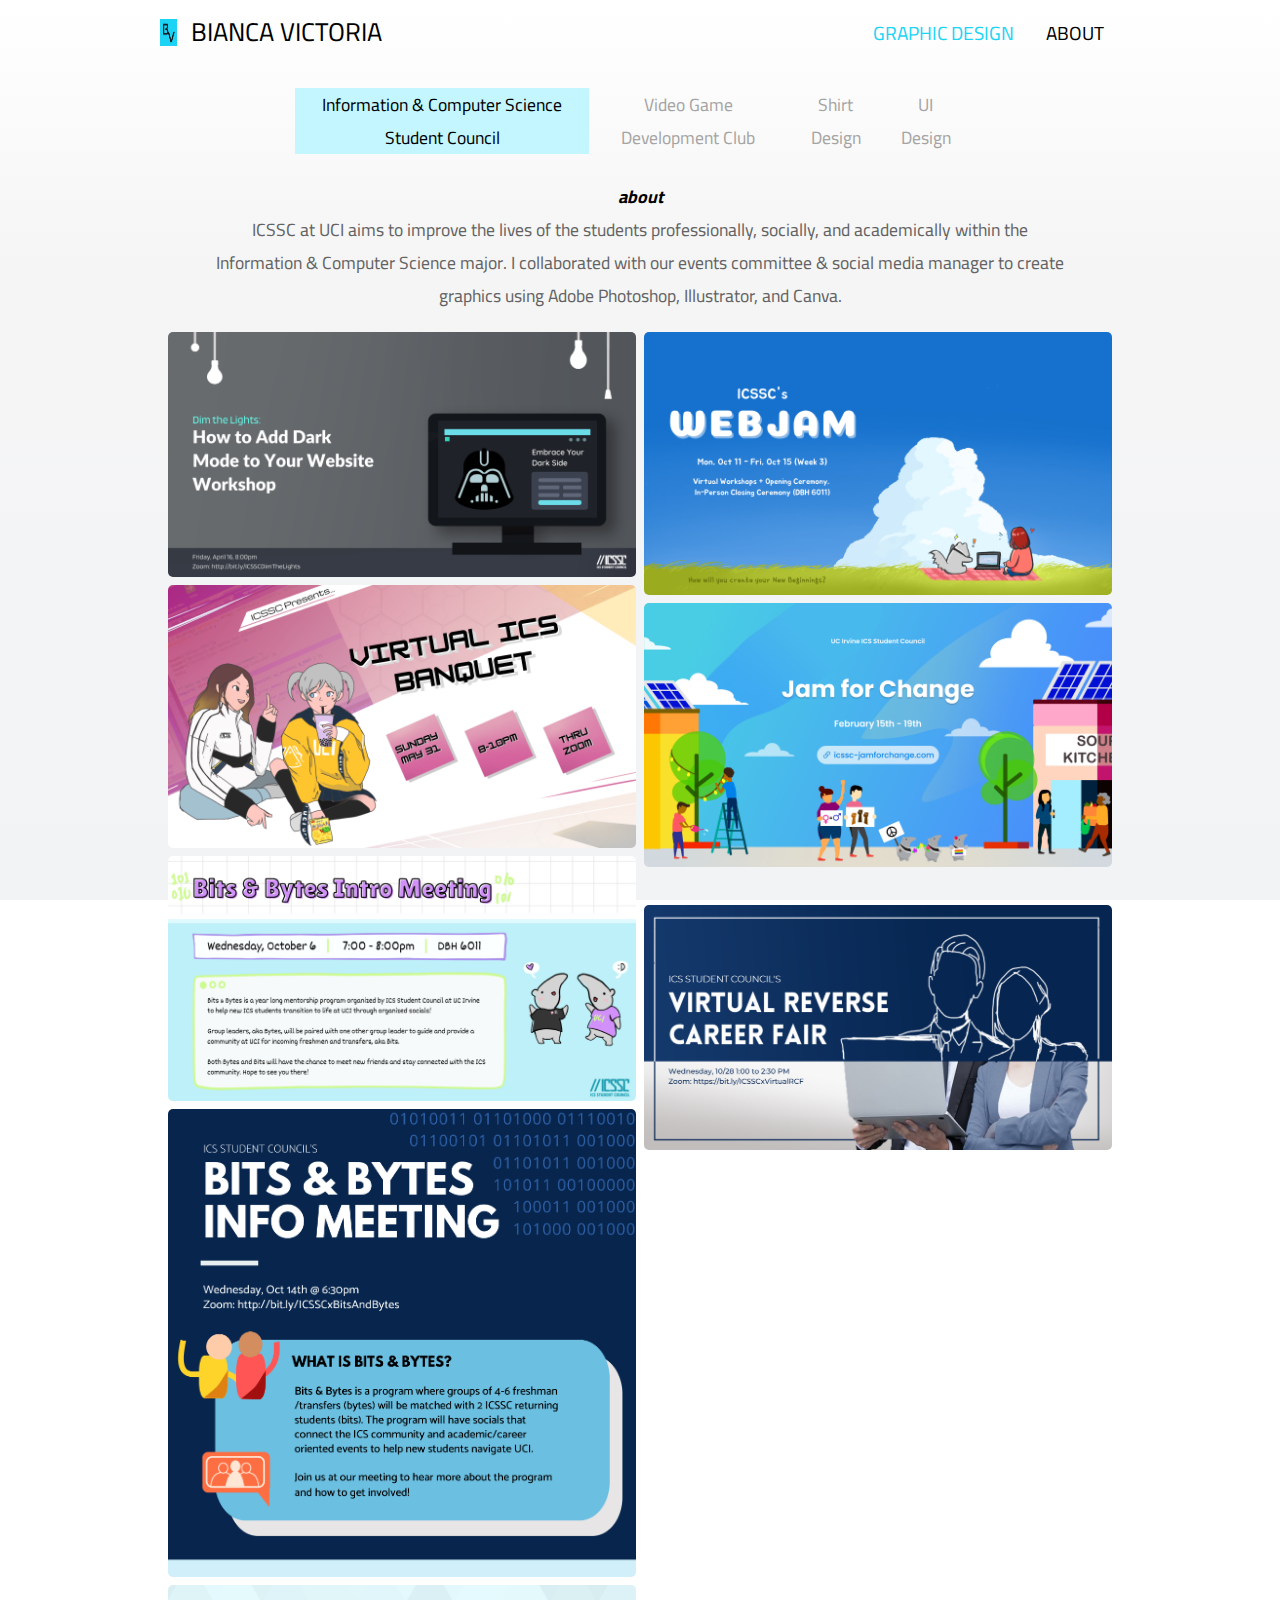
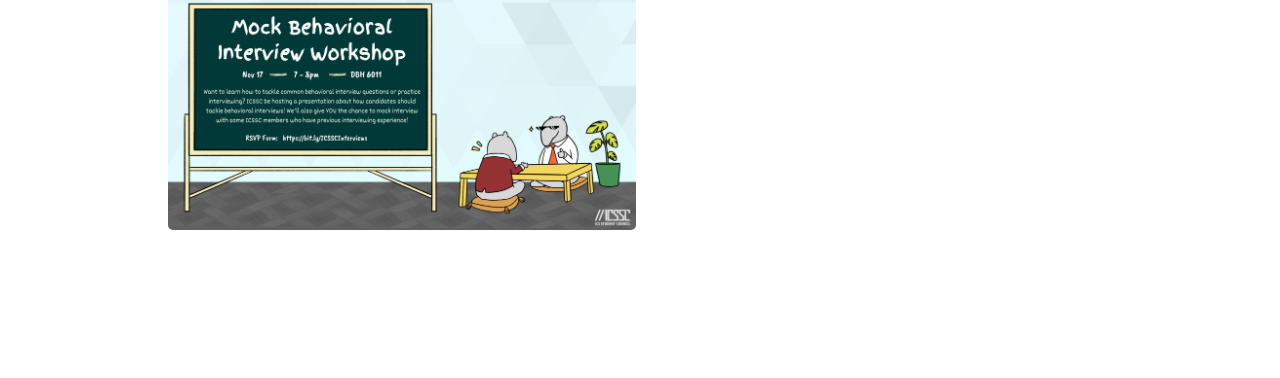
==== commit e823a7d0: "i think all the pages are done" ====
--- a/index.html
+++ b/index.html
@@ -40,88 +40,62 @@
   <title>Bianca Victoria Portfolio</title>
   <script src="jquery.min.js"></script>
   <script type="text/javascript" src="js/vgdc.js"></script>
-  <script type="text/javascript" src="js/sticky.js"></script>
-  <style>
+  <script type="text/javascript" src="js/icssc.js"></script>
+</head>
 
-    
-  </style>
-</head>
 <body>
+  <div class="h8">BIANCA VICTORIA</div>
+  <img src="vgdcImages/LogoBonk.JPG" id="logobonk">
+  <!-- Fixes bg problem, but now blocks other components-->
 
-  <!-- Fixes bg problem, but now blocks other components-->
-  
-
-  <div style="width: 100%;">
-    <div style="width: 50%; height: 100px; float: left; "> 
-        <h1> BIANCA VICTORIA </h1>
-        <h2>Graphic Designer</h2>
-    </div> 
-    <div style="margin-left: 50%; height: 100px; padding: 0px 0px 0px"> 
-        <div class="topnav">
-          <!-- <a href="index.html">VIDEO GAME PROJECTS</a> -->
-          <a class="active" href="VideoGameDevelopmentClub.html">SOCIAL MEDIA & GRAPHIC DESIGN</a>
-          <a href="about.html">ABOUT</a>
-        </div>
-    </div>
+  <div class="topnav">
+    <!-- <a href="index.html">VIDEO GAME PROJECTS</a> -->
+    <a class="active" href="VideoGameDevelopmentClub.html">GRAPHIC DESIGN</a>
+    <a href="about.html">ABOUT</a>
   </div>
 
- 
-    <div id="navbar">
-      <div class="midnav">
-        <a class="active" href="index.html">Video Game Development Club</a>
-        <a href="ICSStudentCouncil.html">Information & Computer Science Student Council</a>
-      </div>
+  <!--** Uncomment to make nav bar sticky! -->
+  <!-- <div id="navbar"> -->
+    <div class="midnav">
+      <a class="active" href="ICSStudentCouncil.html">Information & Computer Science Student Council</a>
+      <a href="VGDC.html">Video Game Development Club</a>
+      <a href="merch.html">Shirt Design</a>
+      <a href="ui.html">UI Design</a>
     </div>
+  <!-- </div> -->
+
+  <!-- Header -->
+<div class="titleHead">
+  about
+</div>
+<div class="subtitleHead">
+  ICSSC at UCI aims to improve the lives of the students professionally, socially, and academically within the Information & Computer Science major. I collaborated with our events committee & social media manager to create graphics using Adobe Photoshop, Illustrator, and Canva.
+</div>
+
+<!-- Photo Grid -->
+<div class="row"> 
+  <div class="column">
+    <img src="icsscImages/DarkModeWorkshop (Long).png" id="icssc1" style="width:100%">
+    <img src="icsscImages/Virtual Ics Banquet.png" alt="" id="icssc3" class="image">
+    <img src="icsscImages/Bits.png" alt="" id="icssc9" class="image">
+    <img src="icsscImages/Bits&Bytes (Wide).gif" alt="" id="icssc7" class="image">
+    <img src="icsscImages/ICSSC Mock Behavioral Interview (rectangle).png" alt="" id="icssc5" class="image">
+  </div>
+  <div class="column">
+    <img src="icsscImages/WEBJAM.png" id="icssc2" class="image">
+    <img src="icsscImages/Jam for Change (Wide).png" alt="" id="icssc4" class="image">
+    <img src="icsscImages/BoardGif.gif" alt="" id="icssc6" class="image">
+    <img src="icsscImages/InternshipPanel (Wide).gif" alt="" id="icssc8" class="image">
+    <img src="icsscImages/Fair.png" alt="" id="icssc10" class="image">
+    
+  </div>  
+</div>
+
+<div class="space">
+
+</div>
 
 
-<div style="width: 100%;">
-  <div style="width: 45%; height: 100px; margin-left: 5%;">
-    <!-- <h4>
-      Social Media Management
-    </h4>
-    <img src="vgdcImages/socialMediaPlan.png" alt="" id="vgdc1" class="image"> -->
-
-    <!-- <h4>
-      Social Media Management
-    </h4>
-    <img src="vgdcImages/socialMediaPlan.png" alt="" id="vgdc1" class="image"> -->
-
-    <h4>
-      Graphic Design
-    </h4>
-    <img src="vgdcImages/genMeeting.png" alt="" id="vgdc2" class="image">
-    <img src="vgdcImages/guestSpeaker.png" alt="" id="vgdc3" class="image">
-    <img src="vgdcImages/gameNight.png" alt="" id="vgdc4" class="image">
-    <img src="vgdcImages/meetTheBoard.png" alt="" id="vgdc5" class="image">
-    <img src="vgdcImages/Merch Design (Square).png" alt="" id="vgdc6" class="image">
-  </div>
-  <div style="margin-left: 52%; margin-right: 5%; height: 100px; padding: 5px"> 
-      <div class="textHead">
-        Video Game Development Club @ UC Irvine
-      </div>
-      <div class="text">
-        <br>
-        VGDC is a club that helps student developers through workshops, crafting successful portfolios, and establishing lasting networks.
-      </div>
-      <!-- <div class="textSubHead">
-        Social Media Management
-      </div>
-      <div class="text">
-        I manage our clubs instagram, facebook, and twitter account. To increase member retention, I developed a plan for the next quarter on how we can do so through creating more posts documenting other aspects of our club.
-      </div> -->
-      <div class="textSubHead">
-        Graphic Design
-      </div>
-      <div class="text">
-        Our club did not have a style guide before I took the position. Thus, I created one to give our club more of a branding.
-        I also made a proposition to our club to create 2 graphic designer positions so that my social media plan I created could be better achieved!
-        Before the proposition, I created these graphics simultaneously to my Social Media Manager role!
-        <br>
-        <br>
-      </div>
-
-  </div>
-</div>
 
 <!-- The Modal -->
 <div id="myModal" class="modal">
--- a/css/style.css
+++ b/css/style.css
@@ -3,17 +3,16 @@
     font-family: 'Cairo', sans-serif;
 }
 
-/*p{
-    color: #464646;
-    font-family: 'Mukta', sans-serif;
-    font-size: 18px;
-}*/
 
-
-/*body{
-    background-color: #f6f9fc;
-    color: #015272;;
-}*/
+/* the title */
+.h8 {
+    font-family: 'Cairo', sans-serif;
+    color: #000000;
+    font-size: 1.6em;
+    height: 0px;
+    width: 100%;
+    padding-left: 1.2em;
+}
 
 
 h1{
@@ -21,7 +20,7 @@
     text-align: center;
     font-family: 'Cairo', sans-serif;
     /*font-weight: bold;*/
-    font-size: 30px;
+    font-size: 33px;
     font-weight: normal;
     /*font-style: oblique;*/
     /*font-style: oblique;*/
@@ -30,15 +29,15 @@
 }
 
 
-h2{
+/* h2{
     color: #1bd4f5;
-    text-align: left;
     font-family: 'Cairo', sans-serif;
     font-weight: normal;
-    font-size: 17px;
-    padding: 24px 10px 0px;
+    font-size: 20px;
+    padding-right: 15px;
+    padding-bottom: 30px;
     font-weight: bold;
-}
+} */
 
 h4{
     color: #0a0a0a;
@@ -63,4 +62,45 @@
     padding: 0.2em 4em 2.8em;
 }
 
+/* How image gallery is set */
 
+.row {
+    display: -ms-flexbox; /* IE10 */
+    display: flex;
+    -ms-flex-wrap: wrap; /* IE10 */
+    flex-wrap: wrap;
+    padding: 0 4px;
+    justify-content: center;
+  }
+  
+  /* Create four equal columns that sits next to each other */
+  .column {
+    -ms-flex: 25%; /* IE10 */
+    flex: 25%;
+    max-width: 50%; /*Width of column*/
+    padding: 0 4px;
+  }
+  
+  .column img {
+    margin-top: 8px;
+    vertical-align: middle;
+    width: 100%;
+  }
+  
+  /* Responsive layout - makes a two column-layout instead of four columns */
+  @media screen and (max-width: 800px) {
+    .column {
+      -ms-flex: 50%;
+      flex: 50%;
+      max-width: 50%;
+    }
+  }
+  
+  /* Responsive layout - makes the two columns stack on top of each other instead of next to each other */
+  @media screen and (max-width: 600px) {
+    .column {
+      -ms-flex: 100%;
+      flex: 100%;
+      max-width: 100%;
+    }
+  }--- a/css/site-style.css
+++ b/css/site-style.css
@@ -3,7 +3,6 @@
     width: 75%;      
     margin-left: auto;
     margin-right: auto;
-    padding: 15px;
 }
 
 
@@ -17,6 +16,26 @@
 }
 
 /* Text alongside images */
+
+.titleHead{
+    font-family: 'Cairo', sans-serif;
+    text-align: center;
+    font-weight: bold;
+    font-style: italic;
+    font-size: 1.1em;
+    padding-top: 0.9em;
+}
+
+.subtitleHead{
+    font-family: 'Cairo', sans-serif;
+    text-align: center;
+    font-size: 1.1em;
+    padding-bottom: 0.7em;
+    width: 90%;
+    float: center;
+    margin-left: 5%;
+    color: rgb(99, 99, 99);
+}
 
 .textHead{
     color: #000000;
@@ -75,6 +94,11 @@
     font-weight: normal;
 }
 
+.space{
+    padding:70px;
+    border: 50px;
+}
+
 
 body {
     /* background: linear-gradient(358deg, #2f2f2f, #000000); */
--- a/css/navStyle.css
+++ b/css/navStyle.css
@@ -5,6 +5,8 @@
     float: right;
     /*background-color: #f6f9fc;*/
     overflow: hidden;
+    margin-top: 0px;
+    
 }
 
 /* TEXT */
@@ -12,17 +14,17 @@
     float: left;
     color: #000000;
     text-align: center;
-    padding: 10px 16px;
+    padding: 7px 16px;
     text-decoration: none;
     font-family: 'Cairo', sans-serif;
-    font-size: 18px;
+    font-size: 19px;
     font-weight: normal;
-    margin: 20px 0px 0px 0px;
+    margin: 0px 0px 0px 0px;
 }
 
 /* HOVERED BY MOUSE */
 .topnav a:hover {
-    background-color: rgb(163, 163, 163); /*background hover*/
+    background-color: #71dbee; /*background hover*/
     color: rgb(41, 41, 41);           /*font color hover*/
 }
 
--- a/css/midnavStyle.css
+++ b/css/midnavStyle.css
@@ -1,37 +1,42 @@
 /* NAV BAR POSITION */
 .midnav {
     display: flex;
+    overflow: hidden;
+    margin: 0;
+    width: 70%;
+    margin-left:13%;
+    /* border: 5px solid #FFFF00; */
+    padding: 10px;
     justify-content: center;
-    /* float: center; */
-    /*background-color: #f6f9fc;*/
-    overflow: hidden;
-    /* padding-bottom: 5px; */
+    
 }
 
 /* TEXT */
 .midnav a {
     float: center;
-    color: #000000;
+    color: #a5a4a4;
     text-align: center;
     padding: 0px 16px;
     text-decoration: none;
     font-family: 'Cairo', sans-serif;
-    font-size: 18px;
+    font-size: 1.1em;
     font-weight: normal;
     margin: 20px 0px 0px 0px;
+    
 }
 
 /* HOVERED BY MOUSE */
 .midnav a:hover {
-    background-color: rgb(163, 163, 163); /*background hover*/
+    background-color: #71dbee; /*background hover*/
     color: rgb(41, 41, 41);           /*font color hover*/
 }
 
 /* TAB COLOR WHEN ON THAT PAGE */
 .midnav a.active{
     /*background-color: #f5f51b;*/
-    color: #1bd4f5;
+    color: rgb(0, 0, 0);
     font-weight: normal;
+    background-color: #c3f6ff;
 }
 
 /* Style the navbar */
--- a/css/about.css
+++ b/css/about.css
@@ -4,7 +4,7 @@
     font-family: 'Cairo', sans-serif;
     font-size: 3em;
     text-align: left;
-    background: yellow;
+    background: #1bd4f5;
     margin: -100px 0px -20px 0px;
     padding: 10px;
     padding-left: 20px;
@@ -19,10 +19,10 @@
     /*float: right;*/
     /*background-color: #f6f9fc;*/
     overflow: hidden;
-    color: #ffffff;
+    color: #000000;
     font-size: 1.3em;
     font-family: 'Cairo', sans-serif;
-    background-color: rgb(0, 0, 0);
+    background-color: rgb(255, 255, 255);
     text-align: left;
     margin: 0px 0px -20px 0px;
     padding: 20px;
@@ -45,7 +45,7 @@
     /*float: right;*/
     /*background-color: #f6f9fc;*/
     overflow: hidden;
-    color: #ffffff;
+    color: #000000;
     font-size: 1.15em;
     font-family: 'Cairo', sans-serif;
     text-align: left;
--- a/css/imagestyle.css
+++ b/css/imagestyle.css
@@ -2,6 +2,16 @@
     width: 100%;
 }
 
+/* BONK LOGO */
+#logobonk {
+
+  width: 1.8%;
+  padding-top: 0.7em;
+  height: 1.7em;
+  /* padding-top: 1.2em; */
+  /* padding-right: 3px; */
+}
+
 /* TOM IMAGES BIGGER */
 
 #a {
@@ -405,6 +415,72 @@
   }
 
 #icssc8:hover {opacity: 0.7;}
+
+#icssc9 {
+  border-radius: 5px;
+  cursor: pointer;
+  transition: 0.3s;
+}
+
+#icssc9:hover {opacity: 0.7;}
+
+#icssc10 {
+  border-radius: 5px;
+  cursor: pointer;
+  transition: 0.3s;
+}
+
+#icssc10:hover {opacity: 0.7;}
+
+/* MerchImages */
+#merch1 {
+  border-radius: 5px;
+  cursor: pointer;
+  transition: 0.3s;
+}
+
+#merch1:hover {opacity: 0.7;}
+
+#merch2 {
+  border-radius: 5px;
+  cursor: pointer;
+  transition: 0.3s;
+}
+
+#merch2:hover {opacity: 0.7;}
+
+/* UIImages */
+#ui1 {
+  border-radius: 5px;
+  cursor: pointer;
+  transition: 0.3s;
+}
+
+#ui1:hover {opacity: 0.7;}
+
+#ui2 {
+  border-radius: 5px;
+  cursor: pointer;
+  transition: 0.3s;
+}
+
+#ui2:hover {opacity: 0.7;}
+
+#ui3 {
+  border-radius: 5px;
+  cursor: pointer;
+  transition: 0.3s;
+}
+
+#ui3:hover {opacity: 0.7;}
+
+#ui4 {
+  border-radius: 5px;
+  cursor: pointer;
+  transition: 0.3s;
+}
+
+#ui4:hover {opacity: 0.7;}
 
 /* The Modal (background) */
 .modal {
